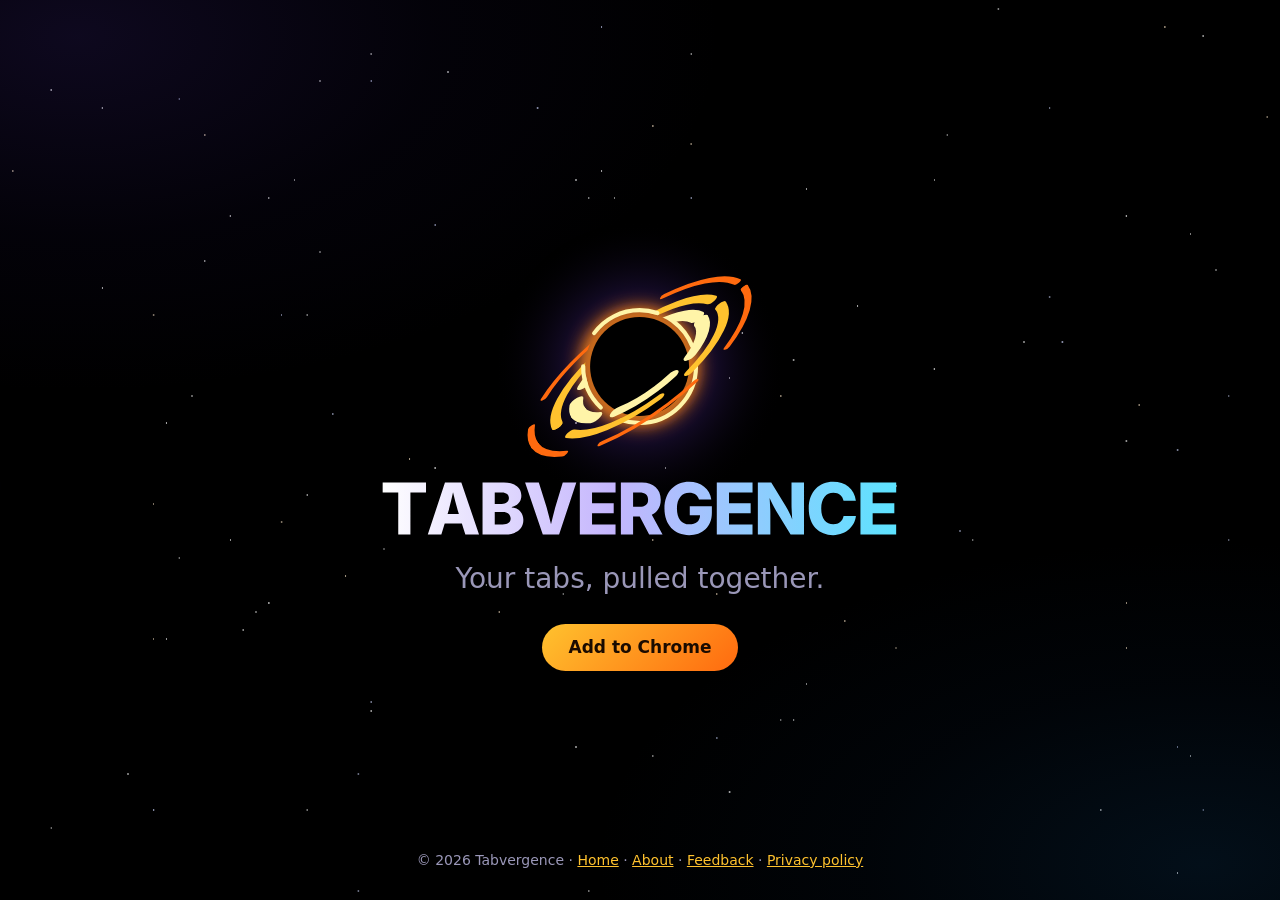
==== index.html @ 6c00ea82 "Link to the Chrome Web Store, more floating windows with depth, black hole ring layering" ====
<!doctype html>
<html lang="en"><head>
<meta charset="utf-8"><meta name="viewport" content="width=device-width,initial-scale=1">
<title>Tabvergence: gather all of a site's tabs into one Chrome window</title>
<meta name="description" content="Tabvergence is a Chrome extension that gathers every open tab from the site you're on, across all windows, into one tidy window. No account, no tracking.">
<link rel="canonical" href="https://tabvergence.com/">
<meta name="theme-color" content="#000000">
<meta property="og:type" content="website">
<meta property="og:site_name" content="Tabvergence">
<meta property="og:title" content="Tabvergence: gather all of a site's tabs into one Chrome window">
<meta property="og:description" content="Tabvergence is a Chrome extension that gathers every open tab from the site you're on, across all windows, into one tidy window. No account, no tracking.">
<meta property="og:url" content="https://tabvergence.com/">
<meta property="og:image" content="https://tabvergence.com/og-image.png">
<meta property="og:image:width" content="1200"><meta property="og:image:height" content="630">
<meta property="og:image:alt" content="Tabvergence: a black hole pulling tabs together">
<meta name="twitter:card" content="summary_large_image">
<meta name="twitter:title" content="Tabvergence: gather all of a site's tabs into one Chrome window">
<meta name="twitter:description" content="Tabvergence is a Chrome extension that gathers every open tab from the site you're on, across all windows, into one tidy window. No account, no tracking.">
<meta name="twitter:image" content="https://tabvergence.com/og-image.png">
<link rel="icon" href="favicon.ico?v=5" sizes="16x16 32x32 48x48"><link rel="icon" type="image/png" href="favicon.png?v=5" sizes="32x32"><link rel="stylesheet" href="style.css">
<meta name="google-site-verification" content="0QlciilXYsKuvSK_3dOeLlivyqAvKg3IxandR_wNuGY" />
<script type="application/ld+json">[{"@context": "https://schema.org", "@type": "WebSite", "name": "Tabvergence", "url": "https://tabvergence.com/"}, {"@context": "https://schema.org", "@type": "SoftwareApplication", "name": "Tabvergence", "applicationCategory": "UtilitiesApplication", "operatingSystem": "Chrome", "description": "A Chrome extension that gathers every open tab from the current site, across all windows, into a single window.", "url": "https://tabvergence.com/", "installUrl": "https://chromewebstore.google.com/detail/tabvergence/bmgbmdhngkfeklbcmkpigkflabjfnmgb", "image": "https://tabvergence.com/og-image.png", "featureList": ["Gathers all tabs from one site into a single window", "Optional tab groups named after the site", "Clean up all windows at once, grouped by site", "No account, no ads and no tracking"]}]</script>

</head><body><div class="wrap">
<div class="hero">
<svg class="logo bh" viewBox="-84 -84 168 168" style="overflow:visible" aria-hidden="true"><defs><radialGradient id="bh" cx="0" cy="0" r="88" gradientUnits="userSpaceOnUse"><stop offset=".14" stop-color="rgba(255,197,74,.8)"/><stop offset=".25" stop-color="rgba(255,106,20,.42)"/><stop offset=".55" stop-color="rgba(130,70,255,.13)"/><stop offset="1" stop-color="rgba(0,0,0,0)"/></radialGradient><clipPath id="up"><rect x="-200" y="-200" width="400" height="200"/></clipPath><clipPath id="dn"><rect x="-200" y="0" width="400" height="200"/></clipPath><clipPath id="ub"><rect x="-200" y="-200" width="400" height="200.8"/></clipPath><clipPath id="fb"><rect x="-200" y="-0.8" width="400" height="200.8"/></clipPath><mask id="rm" maskUnits="userSpaceOnUse" x="-130" y="-100" width="260" height="200"><rect x="-130" y="-100" width="260" height="200" fill="#fff"/><g transform="rotate(-37)"><g clip-path="url(#up)"><circle r="33" fill="#000"/></g></g></mask><filter id="g1" x="-50%" y="-50%" width="200%" height="200%"><feGaussianBlur stdDeviation="4.5"/></filter><filter id="g2" x="-50%" y="-50%" width="200%" height="200%"><feGaussianBlur stdDeviation="1.3"/></filter></defs><circle r="88" fill="url(#bh)"/><g transform="rotate(-37)"></g><circle r="31" fill="none" stroke="#ff8a1f" stroke-width="9" filter="url(#g1)"/><circle r="30" fill="#000"/><g mask="url(#rm)"><g transform="rotate(-37)"><g clip-path="url(#ub)"><g transform="scale(1 .36)"><circle r="46.5" fill="none" stroke="#fff4a8" stroke-width="10.2" stroke-dasharray="41.9 18.6" style="--end:-60.5px;animation-duration:calc(1.51s / var(--spd,1))"/><circle r="61.5" fill="none" stroke="#ffc22e" stroke-width="7.8" stroke-dasharray="73.8 24.6" style="--end:-98.4px;animation-duration:calc(3.07s / var(--spd,1))"/><circle r="79.5" fill="none" stroke="#ff6a0f" stroke-width="5.1" stroke-dasharray="71.5 31.8" style="--end:-103.3px;animation-duration:calc(4.31s / var(--spd,1))"/></g></g></g></g><circle id="vring" cx="0" cy="0" r="34.20" fill="none" stroke="#fff4a8" stroke-width="2.5" stroke-linecap="round" stroke-dasharray="64.47 15.04 27.94 21.49 42.98 10.74 19.34 12.89" style="--end:-214.88px;animation-duration:calc(5.37s / var(--spd,1))"/><g transform="rotate(-37)"><g clip-path="url(#fb)"><g transform="scale(1 .36)"><circle r="46.5" fill="none" stroke="#fff4a8" stroke-width="10.2" stroke-dasharray="41.9 18.6" style="--end:-60.5px;animation-duration:calc(1.51s / var(--spd,1))"/><circle r="61.5" fill="none" stroke="#ffc22e" stroke-width="7.8" stroke-dasharray="73.8 24.6" style="--end:-98.4px;animation-duration:calc(3.07s / var(--spd,1))"/><circle r="79.5" fill="none" stroke="#ff6a0f" stroke-width="5.1" stroke-dasharray="71.5 31.8" style="--end:-103.3px;animation-duration:calc(4.31s / var(--spd,1))"/></g></g></g></svg>
<img class="wm" src="wordmark.svg" alt="Tabvergence">
<h1>Your tabs, pulled together.</h1>
<a class="btn store" href="https://chromewebstore.google.com/detail/tabvergence/bmgbmdhngkfeklbcmkpigkflabjfnmgb">Add to Chrome</a>
</div>
<footer>© <span id="yr">2026</span> Tabvergence · <a href="./">Home</a> · <a href="about.html">About</a> · <a href="feedback.html">Feedback</a> · <a href="privacy.html">Privacy policy</a></footer>
<script>document.getElementById("yr").textContent=new Date().getFullYear()</script>
<script>
/* Local-only debug tools: on localhost with ?debug the page loads float.debug.js (never deployed). Everywhere else it loads float.js. */
(function () { var local = /^(localhost|127\.0\.0\.1|\[::1\])$/.test(location.hostname), dbg = local && /[?&]debug\b/.test(location.search);
  var s = document.createElement('script'); s.src = dbg ? 'float.debug.js' : 'float.js'; document.body.appendChild(s); })();
</script>
</div></body></html>
---- style.css ----
:root{--bg:#000;--fg:#f2f0ff;--dim:#9a97b8;--accent:#ffc22e;--accent2:#ff6a0f}
*{box-sizing:border-box}
html{scroll-behavior:smooth}
body{margin:0;min-height:100vh;min-height:100dvh;display:flex;flex-direction:column;background:var(--bg);color:var(--fg);font:17px/1.65 system-ui,-apple-system,"Segoe UI",Roboto,sans-serif;}
a{color:var(--accent)}
.wrap{max-width:760px;width:100%;margin:0 auto;padding:0 24px;flex:1;display:flex;flex-direction:column}
header.nav{display:flex;justify-content:space-between;align-items:center;padding:22px 0}
header.nav a{color:var(--dim);text-decoration:none;margin-left:20px;font-size:15px}
header.nav a:hover{color:var(--fg)}
.brand{display:flex;align-items:center;gap:10px;color:var(--fg)!important;font-weight:600;margin:0!important}
.brand img{width:28px;height:28px}
.hero{text-align:center;flex:1;display:flex;flex-direction:column;align-items:center;justify-content:center;padding:76px 0 0}
.hero{--w:min(520px,78vw)}
/* lockup proportions measured from the approved store art, W = wordmark width */
.hero .bh{display:block;width:calc(var(--w)*.533);height:calc(var(--w)*.533);margin:0 auto;--spd:.2}
.logo circle[style*="--end"]{animation:spin linear infinite;stroke-linecap:round}
@keyframes spin{to{stroke-dashoffset:var(--end)}}
@media (prefers-reduced-motion:reduce){.logo circle{animation:none!important}}
.hero .wm{display:block;width:calc(var(--w)*1.0136);height:auto;margin:calc(var(--w)*-.0503) auto 0;position:relative}
.hero h1{font-size:clamp(20px,3.4vw,28px);line-height:1.1;margin:26px 0 30px;font-weight:500;color:var(--dim)}
.hero p{color:var(--dim);font-size:19px;max-width:560px;margin:0 auto 28px}
.btn{display:inline-block;background:linear-gradient(135deg,var(--accent),var(--accent2));color:#1a0b00;font-weight:600;padding:13px 26px;border-radius:999px;text-decoration:none}
.btn.off{opacity:.6;pointer-events:none}
.btn.store{line-height:1.2}
@supports (text-box:trim-both cap alphabetic){.btn.store{text-box:trim-both cap alphabetic;padding:21px 32px}}
section{padding:36px 0}
h2{font-size:26px;margin:0 0 14px}
footer{margin-top:auto;color:var(--dim);font-size:14px;padding:26px 0 28px;text-align:center}
.doc h1{font-size:34px;line-height:1.15;margin:22px 0 10px}
.doc h2{font-size:20px;line-height:1.25;margin:26px 0 6px}
.doc h3{font-size:17px;line-height:1.3;margin:20px 0 4px}
.doc p{margin:0 0 10px}

/* static star field + corner glows (from the extension welcome page) */
body { background-image:
  radial-gradient(ellipse 70% 55% at 6% 4%, rgba(86,52,190,.16) 0%, rgba(40,24,110,.08) 40%, transparent 72%),
  radial-gradient(ellipse 66% 50% at 94% 96%, rgba(20,100,170,.15) 0%, rgba(10,50,100,.08) 40%, transparent 72%),
  radial-gradient(1.2px 1.2px at 8% 12%, #fff, transparent), radial-gradient(1px 1px at 22% 35%, #cfd8ff, transparent), radial-gradient(1.4px 1.4px at 35% 8%, #fff, transparent),
  radial-gradient(1px 1px at 48% 22%, #fff, transparent), radial-gradient(1.2px 1.2px at 61% 44%, #ffe8c8, transparent), radial-gradient(1px 1px at 74% 15%, #fff, transparent),
  radial-gradient(1.4px 1.4px at 83% 38%, #cfd8ff, transparent), radial-gradient(1px 1px at 93% 26%, #fff, transparent), radial-gradient(1px 1px at 14% 62%, #fff, transparent),
  radial-gradient(1.2px 1.2px at 29% 78%, #cfd8ff, transparent), radial-gradient(1px 1px at 44% 66%, #fff, transparent), radial-gradient(1.4px 1.4px at 57% 88%, #fff, transparent),
  radial-gradient(1px 1px at 70% 72%, #ffe8c8, transparent), radial-gradient(1.2px 1.2px at 86% 90%, #fff, transparent), radial-gradient(1px 1px at 96% 60%, #cfd8ff, transparent),
  radial-gradient(1px 1px at 4% 92%, #fff, transparent), radial-gradient(1px 1px at 52% 52%, #fff, transparent), radial-gradient(1.2px 1.2px at 18% 24%, #fff, transparent),
  radial-gradient(1.2px 1px at 51% 84%, #fff, transparent),
  radial-gradient(1px 1.4px at 13% 47%, #fff, transparent),
  radial-gradient(1px 1px at 12% 56%, #ffe8c8, transparent),
  radial-gradient(1px 1px at 12% 71%, #ffe8c8, transparent),
  radial-gradient(1px 1.4px at 16% 29%, #fff, transparent),
  radial-gradient(1.4px 1px at 29% 6%, #fff, transparent),
  radial-gradient(1.2px 1.2px at 19% 70%, #fff, transparent),
  radial-gradient(1.2px 1.4px at 88% 24%, #fff, transparent),
  radial-gradient(1px 1.2px at 13% 71%, #fff, transparent),
  radial-gradient(1px 1.4px at 27% 64%, #ffe8c8, transparent),
  radial-gradient(1.2px 1.2px at 75% 59%, #cfd8ff, transparent),
  radial-gradient(1.2px 1px at 24% 90%, #fff, transparent),
  radial-gradient(1px 1.4px at 39% 68%, #ffe8c8, transparent),
  radial-gradient(1.2px 1.4px at 58% 37%, #fff, transparent),
  radial-gradient(1px 1.4px at 54% 22%, #cfd8ff, transparent),
  radial-gradient(1px 1.2px at 54% 6%, #fff, transparent),
  radial-gradient(1.2px 1.2px at 89% 45%, #ffe8c8, transparent),
  radial-gradient(1.4px 1px at 12% 35%, #ffe8c8, transparent),
  radial-gradient(1px 1px at 94% 90%, #cfd8ff, transparent),
  radial-gradient(1.4px 1.2px at 92% 50%, #cfd8ff, transparent),
  radial-gradient(1px 1.2px at 46% 22%, #fff, transparent),
  radial-gradient(1.4px 1px at 28% 99%, #cfd8ff, transparent),
  radial-gradient(1px 1.4px at 32% 51%, #ffe8c8, transparent),
  radial-gradient(1.4px 1px at 22% 58%, #ffe8c8, transparent),
  radial-gradient(1.2px 1px at 56% 71%, #cfd8ff, transparent),
  radial-gradient(1.4px 1.2px at 88% 49%, #fff, transparent),
  radial-gradient(1px 1px at 23% 20%, #fff, transparent),
  radial-gradient(1px 1px at 63% 76%, #fff, transparent),
  radial-gradient(1.2px 1.2px at 1% 19%, #ffe8c8, transparent),
  radial-gradient(1.2px 1.4px at 73% 41%, #fff, transparent),
  radial-gradient(1px 1.2px at 88% 72%, #ffe8c8, transparent),
  radial-gradient(1.4px 1.2px at 51% 14%, #ffe8c8, transparent),
  radial-gradient(1.4px 1px at 25% 9%, #fff, transparent),
  radial-gradient(1.4px 1px at 15% 44%, #fff, transparent),
  radial-gradient(1px 1px at 73% 20%, #fff, transparent),
  radial-gradient(1.2px 1.4px at 4% 10%, #fff, transparent),
  radial-gradient(1.4px 1px at 82% 33%, #cfd8ff, transparent),
  radial-gradient(1.2px 1.2px at 16% 15%, #ffe8c8, transparent),
  radial-gradient(1.4px 1.2px at 62% 40%, #fff, transparent),
  radial-gradient(1px 1px at 96% 44%, #cfd8ff, transparent),
  radial-gradient(1.4px 1.4px at 21% 67%, #fff, transparent),
  radial-gradient(1px 1.4px at 47% 19%, #fff, transparent),
  radial-gradient(1.2px 1.4px at 12% 90%, #cfd8ff, transparent),
  radial-gradient(1.2px 1px at 46% 99%, #fff, transparent),
  radial-gradient(1.2px 1.4px at 29% 79%, #fff, transparent),
  radial-gradient(1px 1.2px at 95% 30%, #fff, transparent),
  radial-gradient(1.4px 1.2px at 94% 4%, #fff, transparent),
  radial-gradient(1.2px 1.2px at 34% 25%, #cfd8ff, transparent),
  radial-gradient(1.4px 1.4px at 45% 47%, #fff, transparent),
  radial-gradient(1px 1px at 30% 61%, #fff, transparent),
  radial-gradient(1.2px 1px at 62% 80%, #fff, transparent),
  radial-gradient(1.4px 1.4px at 45% 83%, #fff, transparent),
  radial-gradient(1px 1.2px at 92% 97%, #fff, transparent),
  radial-gradient(1.4px 1px at 56% 82%, #cfd8ff, transparent),
  radial-gradient(1px 1.4px at 51% 60%, #ffe8c8, transparent),
  radial-gradient(1px 1.4px at 21% 22%, #fff, transparent),
  radial-gradient(1px 1px at 76% 60%, #fff, transparent),
  radial-gradient(1.4px 1.4px at 45% 20%, #fff, transparent),
  radial-gradient(1px 1px at 93% 84%, #fff, transparent),
  radial-gradient(1px 1.2px at 25% 28%, #fff, transparent),
  radial-gradient(1.2px 1px at 38% 65%, #fff, transparent),
  radial-gradient(1.2px 1.2px at 70% 54%, #fff, transparent),
  radial-gradient(1px 1.4px at 46% 59%, #ffe8c8, transparent),
  radial-gradient(1px 1.4px at 20% 68%, #fff, transparent),
  radial-gradient(1.4px 1px at 78% 1%, #fff, transparent),
  radial-gradient(1px 1px at 61% 80%, #fff, transparent),
  radial-gradient(1px 1.2px at 88% 67%, #ffe8c8, transparent),
  radial-gradient(1px 1.4px at 8% 32%, #fff, transparent),
  radial-gradient(1.2px 1px at 99% 13%, #ffe8c8, transparent),
  radial-gradient(1px 1px at 57% 42%, #fff, transparent),
  radial-gradient(1.2px 1.2px at 66% 69%, #ffe8c8, transparent),
  radial-gradient(1px 1.4px at 67% 34%, #fff, transparent),
  radial-gradient(1.4px 1px at 54% 16%, #ffe8c8, transparent),
  radial-gradient(1.4px 1.2px at 10% 86%, #fff, transparent),
  radial-gradient(1.4px 1px at 28% 86%, #cfd8ff, transparent),
  radial-gradient(1px 1px at 92% 83%, #cfd8ff, transparent),
  radial-gradient(1px 1.2px at 18% 60%, #fff, transparent),
  radial-gradient(1px 1.2px at 63% 21%, #fff, transparent),
  radial-gradient(1px 1.4px at 56% 66%, #ffe8c8, transparent),
  radial-gradient(1.2px 1.2px at 26% 46%, #cfd8ff, transparent),
  radial-gradient(1px 1.4px at 47% 3%, #cfd8ff, transparent),
  radial-gradient(1.4px 1.2px at 91% 3%, #ffe8c8, transparent),
  radial-gradient(1.2px 1.4px at 80% 38%, #fff, transparent),
  radial-gradient(1px 1px at 14% 11%, #cfd8ff, transparent),
  radial-gradient(1.2px 1px at 24% 35%, #fff, transparent),
  radial-gradient(1.4px 1.4px at 34% 52%, #fff, transparent),
  radial-gradient(1.4px 1.4px at 42% 12%, #cfd8ff, transparent),
  radial-gradient(1px 1.4px at 24% 55%, #fff, transparent),
  radial-gradient(1.2px 1px at 82% 12%, #cfd8ff, transparent),
  radial-gradient(1px 1.4px at 29% 9%, #cfd8ff, transparent);
  background-attachment: fixed; }
body{background-attachment:fixed}

/* feedback form */
.fb{display:flex;flex-direction:column;gap:8px;max-width:560px;margin:6px 0 8px}
.fb label:first-child{margin-top:0}
.fb label{font-size:15px;color:var(--fg);margin-top:10px}
.fb label span{color:var(--dim)}
.fb textarea,.fb input[type=email]{width:100%;font:inherit;color:var(--fg);background:rgba(255,255,255,.04);border:1px solid #2a2745;border-radius:10px;padding:12px 14px;outline:none;resize:vertical}
.fb textarea::placeholder,.fb input::placeholder{color:#6f6c8e}
.fb textarea:focus,.fb input[type=email]:focus{border-color:var(--accent);box-shadow:0 0 0 3px rgba(255,194,46,.15)}
.fb .btn{align-self:flex-start;margin-top:14px;border:0;font:inherit;font-weight:600;cursor:pointer}
.fb .btn:disabled{opacity:.6;cursor:default}
.fb .trap{position:absolute;left:-9999px;width:1px;height:1px;opacity:0}
#status{min-height:1.5em;margin:6px 0 0;font-size:15px;color:var(--dim)}
#status.ok{color:#8fe3a0}#status.err{color:#ff8a7a}

/* side-by-side lockup header (inner pages): planet box = 7 cells, gap = 2 cells, cell = wordmark height / 3 */
.top{padding:30px 0 6px;text-align:center}
.lockup{--H:min(26px,6.2vw);display:inline-flex;align-items:center;gap:calc(var(--H)*2/3);padding-left:calc(var(--H)*7/3*.225);text-decoration:none}
.lockup .mark{flex:none;display:block;width:calc(var(--H)*7/3);height:calc(var(--H)*7/3);transform:scale(1.45);overflow:visible;--spd:.2}
.lockup .wm{display:block;width:calc(var(--H)*10.218);height:auto}

/* browser windows funneled into the black hole (landing page): canvas behind the content */
canvas.floaters{position:fixed;left:0;top:0;z-index:0;pointer-events:none}
.wrap{position:relative;z-index:1}
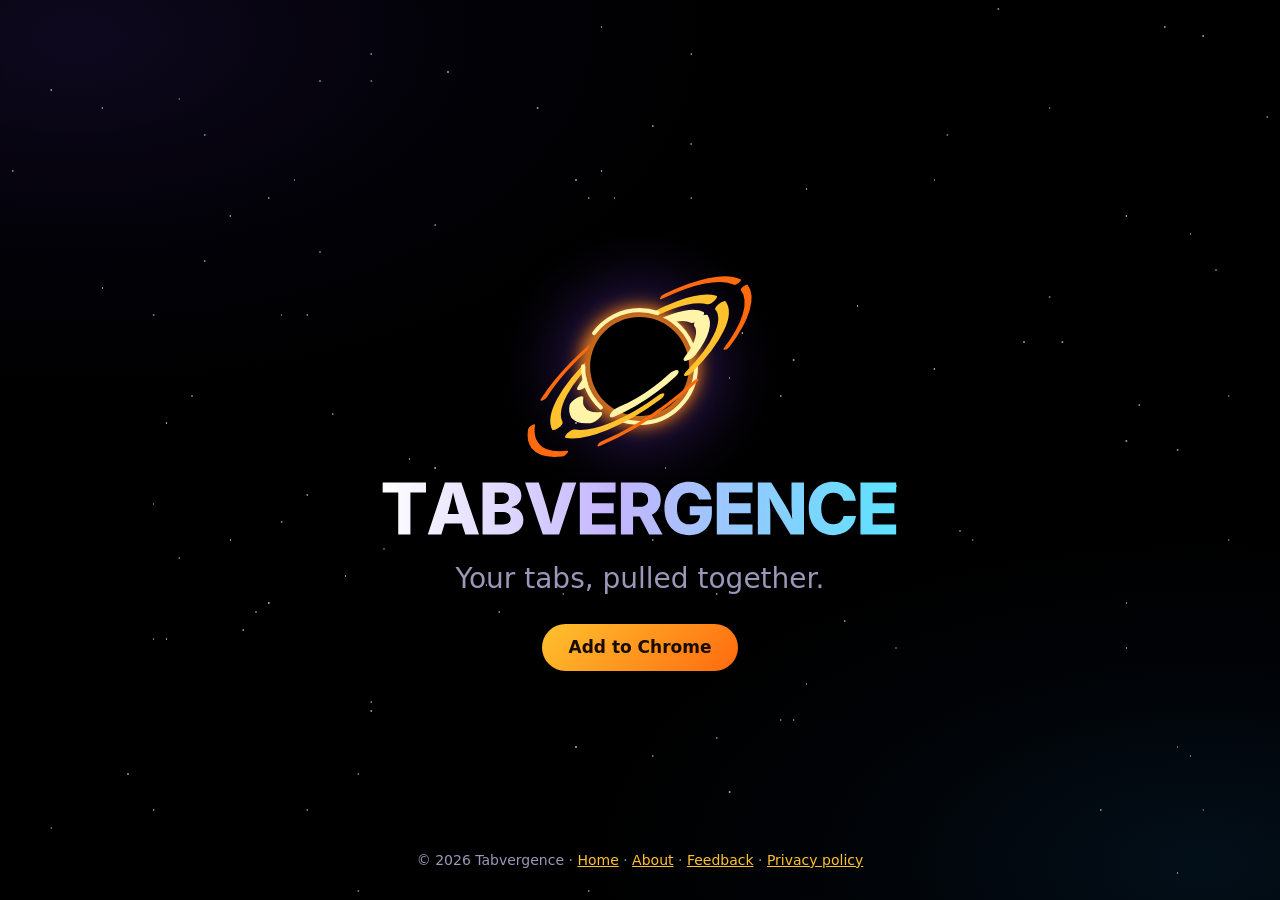
==== commit 356c8be2: "New favicon: stars icon, 1px transparent border Co-Authored-By: Claude Sonnet 5.5 <noreply@anthropic" ====
--- a/index.html
+++ b/index.html
@@ -17,7 +17,7 @@
 <meta name="twitter:title" content="Tabvergence: gather all of a site's tabs into one Chrome window">
 <meta name="twitter:description" content="Tabvergence is a Chrome extension that gathers every open tab from the site you're on, across all windows, into one tidy window. No account, no tracking.">
 <meta name="twitter:image" content="https://tabvergence.com/og-image.png">
-<link rel="icon" href="favicon.ico?v=5" sizes="16x16 32x32 48x48"><link rel="icon" type="image/png" href="favicon.png?v=5" sizes="32x32"><link rel="stylesheet" href="style.css">
+<link rel="icon" href="favicon.ico?v=10" sizes="16x16 32x32 48x48"><link rel="icon" type="image/png" href="favicon.png?v=10" sizes="32x32"><link rel="stylesheet" href="style.css">
 <meta name="google-site-verification" content="0QlciilXYsKuvSK_3dOeLlivyqAvKg3IxandR_wNuGY" />
 <script type="application/ld+json">[{"@context": "https://schema.org", "@type": "WebSite", "name": "Tabvergence", "url": "https://tabvergence.com/"}, {"@context": "https://schema.org", "@type": "SoftwareApplication", "name": "Tabvergence", "applicationCategory": "UtilitiesApplication", "operatingSystem": "Chrome", "description": "A Chrome extension that gathers every open tab from the current site, across all windows, into a single window.", "url": "https://tabvergence.com/", "installUrl": "https://chromewebstore.google.com/detail/tabvergence/bmgbmdhngkfeklbcmkpigkflabjfnmgb", "image": "https://tabvergence.com/og-image.png", "featureList": ["Gathers all tabs from one site into a single window", "Optional tab groups named after the site", "Clean up all windows at once, grouped by site", "No account, no ads and no tracking"]}]</script>
 
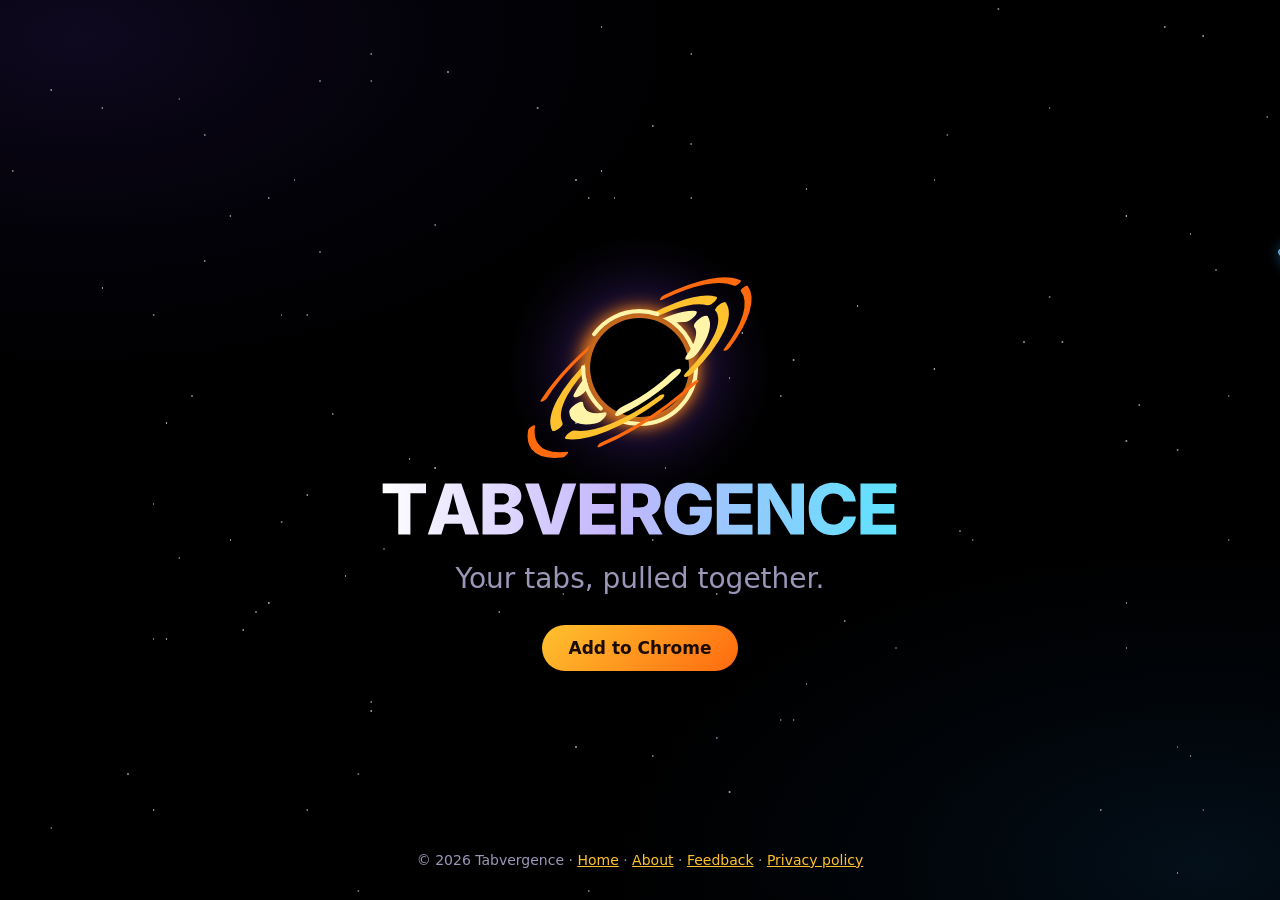
==== commit ba8f8ed8: "Center the hero, fix the pale ring gap, tint stretching windows, add twinkles and shooting stars - h" ====
--- a/index.html
+++ b/index.html
@@ -23,7 +23,7 @@
 
 </head><body><div class="wrap">
 <div class="hero">
-<svg class="logo bh" viewBox="-84 -84 168 168" style="overflow:visible" aria-hidden="true"><defs><radialGradient id="bh" cx="0" cy="0" r="88" gradientUnits="userSpaceOnUse"><stop offset=".14" stop-color="rgba(255,197,74,.8)"/><stop offset=".25" stop-color="rgba(255,106,20,.42)"/><stop offset=".55" stop-color="rgba(130,70,255,.13)"/><stop offset="1" stop-color="rgba(0,0,0,0)"/></radialGradient><clipPath id="up"><rect x="-200" y="-200" width="400" height="200"/></clipPath><clipPath id="dn"><rect x="-200" y="0" width="400" height="200"/></clipPath><clipPath id="ub"><rect x="-200" y="-200" width="400" height="200.8"/></clipPath><clipPath id="fb"><rect x="-200" y="-0.8" width="400" height="200.8"/></clipPath><mask id="rm" maskUnits="userSpaceOnUse" x="-130" y="-100" width="260" height="200"><rect x="-130" y="-100" width="260" height="200" fill="#fff"/><g transform="rotate(-37)"><g clip-path="url(#up)"><circle r="33" fill="#000"/></g></g></mask><filter id="g1" x="-50%" y="-50%" width="200%" height="200%"><feGaussianBlur stdDeviation="4.5"/></filter><filter id="g2" x="-50%" y="-50%" width="200%" height="200%"><feGaussianBlur stdDeviation="1.3"/></filter></defs><circle r="88" fill="url(#bh)"/><g transform="rotate(-37)"></g><circle r="31" fill="none" stroke="#ff8a1f" stroke-width="9" filter="url(#g1)"/><circle r="30" fill="#000"/><g mask="url(#rm)"><g transform="rotate(-37)"><g clip-path="url(#ub)"><g transform="scale(1 .36)"><circle r="46.5" fill="none" stroke="#fff4a8" stroke-width="10.2" stroke-dasharray="41.9 18.6" style="--end:-60.5px;animation-duration:calc(1.51s / var(--spd,1))"/><circle r="61.5" fill="none" stroke="#ffc22e" stroke-width="7.8" stroke-dasharray="73.8 24.6" style="--end:-98.4px;animation-duration:calc(3.07s / var(--spd,1))"/><circle r="79.5" fill="none" stroke="#ff6a0f" stroke-width="5.1" stroke-dasharray="71.5 31.8" style="--end:-103.3px;animation-duration:calc(4.31s / var(--spd,1))"/></g></g></g></g><circle id="vring" cx="0" cy="0" r="34.20" fill="none" stroke="#fff4a8" stroke-width="2.5" stroke-linecap="round" stroke-dasharray="64.47 15.04 27.94 21.49 42.98 10.74 19.34 12.89" style="--end:-214.88px;animation-duration:calc(5.37s / var(--spd,1))"/><g transform="rotate(-37)"><g clip-path="url(#fb)"><g transform="scale(1 .36)"><circle r="46.5" fill="none" stroke="#fff4a8" stroke-width="10.2" stroke-dasharray="41.9 18.6" style="--end:-60.5px;animation-duration:calc(1.51s / var(--spd,1))"/><circle r="61.5" fill="none" stroke="#ffc22e" stroke-width="7.8" stroke-dasharray="73.8 24.6" style="--end:-98.4px;animation-duration:calc(3.07s / var(--spd,1))"/><circle r="79.5" fill="none" stroke="#ff6a0f" stroke-width="5.1" stroke-dasharray="71.5 31.8" style="--end:-103.3px;animation-duration:calc(4.31s / var(--spd,1))"/></g></g></g></svg>
+<svg class="logo bh" viewBox="-84 -84 168 168" style="overflow:visible" aria-hidden="true"><defs><radialGradient id="bh" cx="0" cy="0" r="88" gradientUnits="userSpaceOnUse"><stop offset=".14" stop-color="rgba(255,197,74,.8)"/><stop offset=".25" stop-color="rgba(255,106,20,.42)"/><stop offset=".55" stop-color="rgba(130,70,255,.13)"/><stop offset="1" stop-color="rgba(0,0,0,0)"/></radialGradient><clipPath id="up"><rect x="-200" y="-200" width="400" height="200"/></clipPath><clipPath id="dn"><rect x="-200" y="0" width="400" height="200"/></clipPath><clipPath id="ub"><rect x="-200" y="-200" width="400" height="200.8"/></clipPath><clipPath id="fb"><rect x="-200" y="-0.8" width="400" height="200.8"/></clipPath><mask id="rm" maskUnits="userSpaceOnUse" x="-130" y="-100" width="260" height="200"><rect x="-130" y="-100" width="260" height="200" fill="#fff"/><g transform="rotate(-37)"><g clip-path="url(#up)"><circle r="33" fill="#000"/></g></g></mask><filter id="g1" x="-50%" y="-50%" width="200%" height="200%"><feGaussianBlur stdDeviation="4.5"/></filter><filter id="g2" x="-50%" y="-50%" width="200%" height="200%"><feGaussianBlur stdDeviation="1.3"/></filter></defs><circle r="88" fill="url(#bh)"/><g transform="rotate(-37)"></g><circle r="31" fill="none" stroke="#ff8a1f" stroke-width="9" filter="url(#g1)"/><circle r="30" fill="#000"/><g mask="url(#rm)"><g transform="rotate(-37)"><g clip-path="url(#ub)"><g transform="scale(1 .36)"><circle r="46.5" fill="none" stroke="#fff4a8" stroke-width="10.2" stroke-dasharray="39.83 18.60" style="--end:-58.43px;animation-duration:calc(1.458s / var(--spd,1))"/><circle r="61.5" fill="none" stroke="#ffc22e" stroke-width="7.8" stroke-dasharray="73.8 24.6" style="--end:-98.4px;animation-duration:calc(3.07s / var(--spd,1))"/><circle r="79.5" fill="none" stroke="#ff6a0f" stroke-width="5.1" stroke-dasharray="71.5 31.8" style="--end:-103.3px;animation-duration:calc(4.31s / var(--spd,1))"/></g></g></g></g><circle id="vring" cx="0" cy="0" r="34.20" fill="none" stroke="#fff4a8" stroke-width="2.5" stroke-linecap="round" stroke-dasharray="64.47 15.04 27.94 21.49 42.98 10.74 19.34 12.89" style="--end:-214.88px;animation-duration:calc(5.37s / var(--spd,1))"/><g transform="rotate(-37)"><g clip-path="url(#fb)"><g transform="scale(1 .36)"><circle r="46.5" fill="none" stroke="#fff4a8" stroke-width="10.2" stroke-dasharray="39.83 18.60" style="--end:-58.43px;animation-duration:calc(1.458s / var(--spd,1))"/><circle r="61.5" fill="none" stroke="#ffc22e" stroke-width="7.8" stroke-dasharray="73.8 24.6" style="--end:-98.4px;animation-duration:calc(3.07s / var(--spd,1))"/><circle r="79.5" fill="none" stroke="#ff6a0f" stroke-width="5.1" stroke-dasharray="71.5 31.8" style="--end:-103.3px;animation-duration:calc(4.31s / var(--spd,1))"/></g></g></g></svg>
 <img class="wm" src="wordmark.svg" alt="Tabvergence">
 <h1>Your tabs, pulled together.</h1>
 <a class="btn store" href="https://chromewebstore.google.com/detail/tabvergence/bmgbmdhngkfeklbcmkpigkflabjfnmgb">Add to Chrome</a>
--- a/style.css
+++ b/style.css
@@ -3,13 +3,15 @@
 html{scroll-behavior:smooth}
 body{margin:0;min-height:100vh;min-height:100dvh;display:flex;flex-direction:column;background:var(--bg);color:var(--fg);font:17px/1.65 system-ui,-apple-system,"Segoe UI",Roboto,sans-serif;}
 a{color:var(--accent)}
-.wrap{max-width:760px;width:100%;margin:0 auto;padding:0 24px;flex:1;display:flex;flex-direction:column}
+.wrap{position:relative;max-width:760px;width:100%;margin:0 auto;padding:0 24px;flex:1;display:flex;flex-direction:column}
 header.nav{display:flex;justify-content:space-between;align-items:center;padding:22px 0}
 header.nav a{color:var(--dim);text-decoration:none;margin-left:20px;font-size:15px}
 header.nav a:hover{color:var(--fg)}
 .brand{display:flex;align-items:center;gap:10px;color:var(--fg)!important;font-weight:600;margin:0!important}
 .brand img{width:28px;height:28px}
-.hero{text-align:center;flex:1;display:flex;flex-direction:column;align-items:center;justify-content:center;padding:76px 0 0}
+/* landing hero: exactly one screen tall, content centred both ways with flexbox; the footer is pinned to the bottom of that screen, out of the flow, so it cannot shift the centring */
+.hero{text-align:center;flex:none;min-height:100vh;min-height:100dvh;display:flex;flex-direction:column;align-items:center;justify-content:center;padding:80px 0}
+.hero ~ footer{position:absolute;left:0;right:0;bottom:0;margin:0}
 .hero{--w:min(520px,78vw)}
 /* lockup proportions measured from the approved store art, W = wordmark width */
 .hero .bh{display:block;width:calc(var(--w)*.533);height:calc(var(--w)*.533);margin:0 auto;--spd:.2}
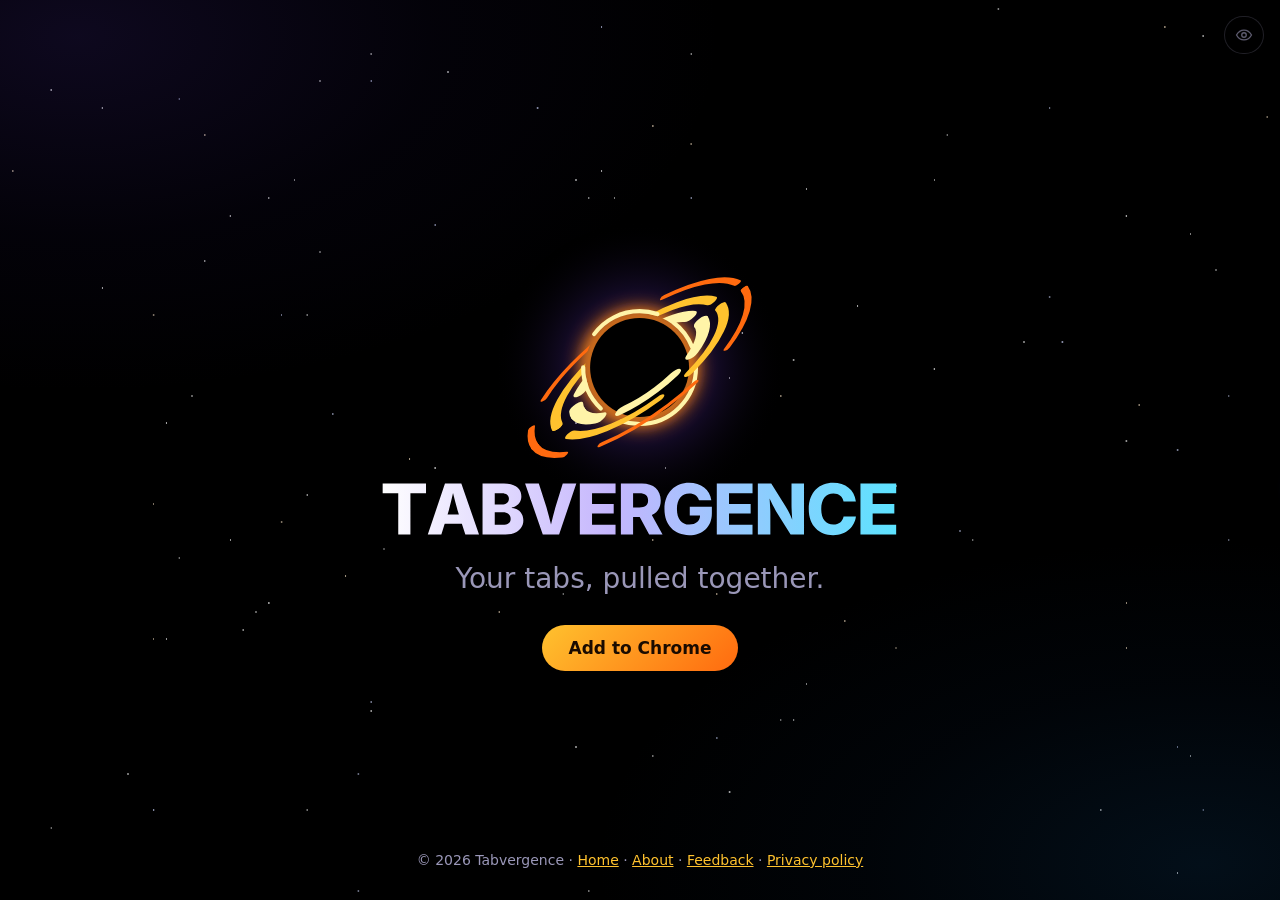
==== commit 18897d44: "Add zen mode: hide the text and footer and just watch the animation Eye button (top right) or Z togg" ====
--- a/index.html
+++ b/index.html
@@ -22,6 +22,7 @@
 <script type="application/ld+json">[{"@context": "https://schema.org", "@type": "WebSite", "name": "Tabvergence", "url": "https://tabvergence.com/"}, {"@context": "https://schema.org", "@type": "SoftwareApplication", "name": "Tabvergence", "applicationCategory": "UtilitiesApplication", "operatingSystem": "Chrome", "description": "A Chrome extension that gathers every open tab from the current site, across all windows, into a single window.", "url": "https://tabvergence.com/", "installUrl": "https://chromewebstore.google.com/detail/tabvergence/bmgbmdhngkfeklbcmkpigkflabjfnmgb", "image": "https://tabvergence.com/og-image.png", "featureList": ["Gathers all tabs from one site into a single window", "Optional tab groups named after the site", "Clean up all windows at once, grouped by site", "No account, no ads and no tracking"]}]</script>
 
 </head><body><div class="wrap">
+<button type="button" class="zen-btn" id="zen" aria-pressed="false" aria-label="Zen mode: hide everything and watch the animation" title="Zen mode (Z)"><svg viewBox="0 0 24 24" width="18" height="18" fill="none" stroke="currentColor" stroke-width="1.8" stroke-linecap="round" stroke-linejoin="round" aria-hidden="true"><path d="M2 12s3.6-6.5 10-6.5S22 12 22 12s-3.6 6.5-10 6.5S2 12 2 12z"/><circle cx="12" cy="12" r="3"/></svg><span class="zen-tip" aria-hidden="true">Exit zen (Esc)</span></button>
 <div class="hero">
 <svg class="logo bh" viewBox="-84 -84 168 168" style="overflow:visible" aria-hidden="true"><defs><radialGradient id="bh" cx="0" cy="0" r="88" gradientUnits="userSpaceOnUse"><stop offset=".14" stop-color="rgba(255,197,74,.8)"/><stop offset=".25" stop-color="rgba(255,106,20,.42)"/><stop offset=".55" stop-color="rgba(130,70,255,.13)"/><stop offset="1" stop-color="rgba(0,0,0,0)"/></radialGradient><clipPath id="up"><rect x="-200" y="-200" width="400" height="200"/></clipPath><clipPath id="dn"><rect x="-200" y="0" width="400" height="200"/></clipPath><clipPath id="ub"><rect x="-200" y="-200" width="400" height="200.8"/></clipPath><clipPath id="fb"><rect x="-200" y="-0.8" width="400" height="200.8"/></clipPath><mask id="rm" maskUnits="userSpaceOnUse" x="-130" y="-100" width="260" height="200"><rect x="-130" y="-100" width="260" height="200" fill="#fff"/><g transform="rotate(-37)"><g clip-path="url(#up)"><circle r="33" fill="#000"/></g></g></mask><filter id="g1" x="-50%" y="-50%" width="200%" height="200%"><feGaussianBlur stdDeviation="4.5"/></filter><filter id="g2" x="-50%" y="-50%" width="200%" height="200%"><feGaussianBlur stdDeviation="1.3"/></filter></defs><circle r="88" fill="url(#bh)"/><g transform="rotate(-37)"></g><circle r="31" fill="none" stroke="#ff8a1f" stroke-width="9" filter="url(#g1)"/><circle r="30" fill="#000"/><g mask="url(#rm)"><g transform="rotate(-37)"><g clip-path="url(#ub)"><g transform="scale(1 .36)"><circle r="46.5" fill="none" stroke="#fff4a8" stroke-width="10.2" stroke-dasharray="39.83 18.60" style="--end:-58.43px;animation-duration:calc(1.458s / var(--spd,1))"/><circle r="61.5" fill="none" stroke="#ffc22e" stroke-width="7.8" stroke-dasharray="73.8 24.6" style="--end:-98.4px;animation-duration:calc(3.07s / var(--spd,1))"/><circle r="79.5" fill="none" stroke="#ff6a0f" stroke-width="5.1" stroke-dasharray="71.5 31.8" style="--end:-103.3px;animation-duration:calc(4.31s / var(--spd,1))"/></g></g></g></g><circle id="vring" cx="0" cy="0" r="34.20" fill="none" stroke="#fff4a8" stroke-width="2.5" stroke-linecap="round" stroke-dasharray="64.47 15.04 27.94 21.49 42.98 10.74 19.34 12.89" style="--end:-214.88px;animation-duration:calc(5.37s / var(--spd,1))"/><g transform="rotate(-37)"><g clip-path="url(#fb)"><g transform="scale(1 .36)"><circle r="46.5" fill="none" stroke="#fff4a8" stroke-width="10.2" stroke-dasharray="39.83 18.60" style="--end:-58.43px;animation-duration:calc(1.458s / var(--spd,1))"/><circle r="61.5" fill="none" stroke="#ffc22e" stroke-width="7.8" stroke-dasharray="73.8 24.6" style="--end:-98.4px;animation-duration:calc(3.07s / var(--spd,1))"/><circle r="79.5" fill="none" stroke="#ff6a0f" stroke-width="5.1" stroke-dasharray="71.5 31.8" style="--end:-103.3px;animation-duration:calc(4.31s / var(--spd,1))"/></g></g></g></svg>
 <img class="wm" src="wordmark.svg" alt="Tabvergence">
@@ -31,6 +32,28 @@
 <footer>© <span id="yr">2026</span> Tabvergence · <a href="./">Home</a> · <a href="about.html">About</a> · <a href="feedback.html">Feedback</a> · <a href="privacy.html">Privacy policy</a></footer>
 <script>document.getElementById("yr").textContent=new Date().getFullYear()</script>
 <script>
+/* Zen mode: hide the text, button and footer and just watch the animation (nothing moves). Toggle with the eye button or Z; Esc exits. */
+(function () {
+  var root = document.documentElement, btn = document.getElementById('zen'), idleT = 0;
+  if (!btn) return;
+  function wake() {          // show the exit button for a moment, then let it fade away again
+    root.classList.remove('zen-idle'); clearTimeout(idleT);
+    if (root.classList.contains('zen')) idleT = setTimeout(function () { root.classList.add('zen-idle'); }, 2600);
+  }
+  function set(on) {
+    root.classList.toggle('zen', on); btn.setAttribute('aria-pressed', on ? 'true' : 'false');
+    if (!on) { root.classList.remove('zen-idle'); clearTimeout(idleT); } else wake();
+  }
+  btn.addEventListener('click', function (e) { e.stopPropagation(); set(!root.classList.contains('zen')); btn.blur(); });
+  addEventListener('keydown', function (e) {
+    if (e.ctrlKey || e.metaKey || e.altKey) return;
+    if (e.key === 'z' || e.key === 'Z') set(!root.classList.contains('zen'));
+    else if (e.key === 'Escape' && root.classList.contains('zen')) set(false);
+  });
+  ['mousemove', 'pointerdown', 'touchstart'].forEach(function (t) { addEventListener(t, wake, { passive: true }); });
+})();
+</script>
+<script>
 /* Local-only debug tools: on localhost with ?debug the page loads float.debug.js (never deployed). Everywhere else it loads float.js. */
 (function () { var local = /^(localhost|127\.0\.0\.1|\[::1\])$/.test(location.hostname), dbg = local && /[?&]debug\b/.test(location.search);
   var s = document.createElement('script'); s.src = dbg ? 'float.debug.js' : 'float.js'; document.body.appendChild(s); })();
--- a/style.css
+++ b/style.css
@@ -159,3 +159,16 @@
 /* browser windows funneled into the black hole (landing page): canvas behind the content */
 canvas.floaters{position:fixed;left:0;top:0;z-index:0;pointer-events:none}
 .wrap{position:relative;z-index:1}
+
+/* Zen mode (toggle button + Z): the text, button and footer fade away; the animation stays exactly where it is */
+.zen-btn{position:fixed;top:16px;right:16px;z-index:5;display:flex;align-items:center;gap:8px;height:38px;min-width:38px;padding:0 10px;border:1px solid rgba(154,151,184,.35);border-radius:19px;background:rgba(0,0,0,.35);color:var(--dim);font:inherit;font-size:13px;line-height:1;cursor:pointer;opacity:.6;transition:opacity .35s,color .2s,border-color .2s}
+.zen-btn:hover,.zen-btn:focus-visible{opacity:1;color:var(--fg);border-color:rgba(242,240,255,.6)}
+.zen-btn:focus-visible{outline:2px solid var(--accent);outline-offset:2px}
+.zen-tip{display:none;white-space:nowrap}
+.hero .wm,.hero h1,.hero .btn,.hero ~ footer{transition:opacity .6s ease,visibility 0s}
+html.zen .hero .wm,html.zen .hero h1,html.zen .hero .btn,html.zen .hero ~ footer{opacity:0;visibility:hidden;pointer-events:none;transition:opacity .6s ease,visibility 0s .6s}
+html.zen .zen-btn{opacity:.8}
+html.zen .zen-tip{display:inline}
+html.zen.zen-idle .zen-btn{opacity:0;pointer-events:none}
+html.zen.zen-idle{cursor:none}
+@media (prefers-reduced-motion:reduce){.hero .wm,.hero h1,.hero .btn,.hero ~ footer,.zen-btn{transition:none!important}}
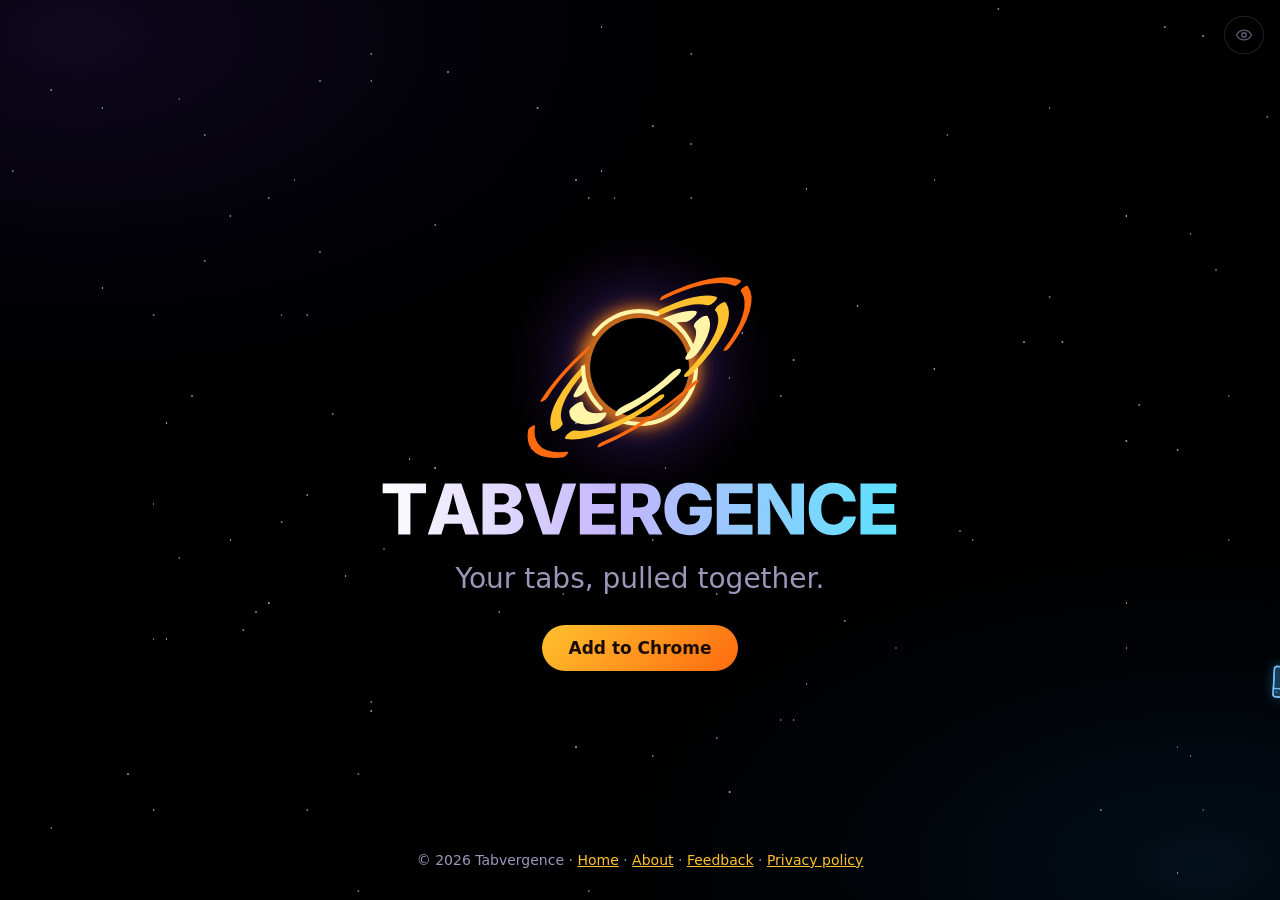
==== commit d0c26d6b: "Orange glow on stretching windows, plus cache-busting stamps Stretching windows now get a stronger o" ====
--- a/index.html
+++ b/index.html
@@ -17,7 +17,7 @@
 <meta name="twitter:title" content="Tabvergence: gather all of a site's tabs into one Chrome window">
 <meta name="twitter:description" content="Tabvergence is a Chrome extension that gathers every open tab from the site you're on, across all windows, into one tidy window. No account, no tracking.">
 <meta name="twitter:image" content="https://tabvergence.com/og-image.png">
-<link rel="icon" href="favicon.ico?v=10" sizes="16x16 32x32 48x48"><link rel="icon" type="image/png" href="favicon.png?v=10" sizes="32x32"><link rel="stylesheet" href="style.css">
+<link rel="icon" href="favicon.ico?v=10" sizes="16x16 32x32 48x48"><link rel="icon" type="image/png" href="favicon.png?v=10" sizes="32x32"><link rel="stylesheet" href="style.css?v=9da28b5c">
 <meta name="google-site-verification" content="0QlciilXYsKuvSK_3dOeLlivyqAvKg3IxandR_wNuGY" />
 <script type="application/ld+json">[{"@context": "https://schema.org", "@type": "WebSite", "name": "Tabvergence", "url": "https://tabvergence.com/"}, {"@context": "https://schema.org", "@type": "SoftwareApplication", "name": "Tabvergence", "applicationCategory": "UtilitiesApplication", "operatingSystem": "Chrome", "description": "A Chrome extension that gathers every open tab from the current site, across all windows, into a single window.", "url": "https://tabvergence.com/", "installUrl": "https://chromewebstore.google.com/detail/tabvergence/bmgbmdhngkfeklbcmkpigkflabjfnmgb", "image": "https://tabvergence.com/og-image.png", "featureList": ["Gathers all tabs from one site into a single window", "Optional tab groups named after the site", "Clean up all windows at once, grouped by site", "No account, no ads and no tracking"]}]</script>
 
@@ -56,6 +56,6 @@
 <script>
 /* Local-only debug tools: on localhost with ?debug the page loads float.debug.js (never deployed). Everywhere else it loads float.js. */
 (function () { var local = /^(localhost|127\.0\.0\.1|\[::1\])$/.test(location.hostname), dbg = local && /[?&]debug\b/.test(location.search);
-  var s = document.createElement('script'); s.src = dbg ? 'float.debug.js' : 'float.js'; document.body.appendChild(s); })();
+  var s = document.createElement('script'); s.src = dbg ? 'float.debug.js' : 'float.js?v=bf3a9989'; document.body.appendChild(s); })();
 </script>
 </div></body></html>
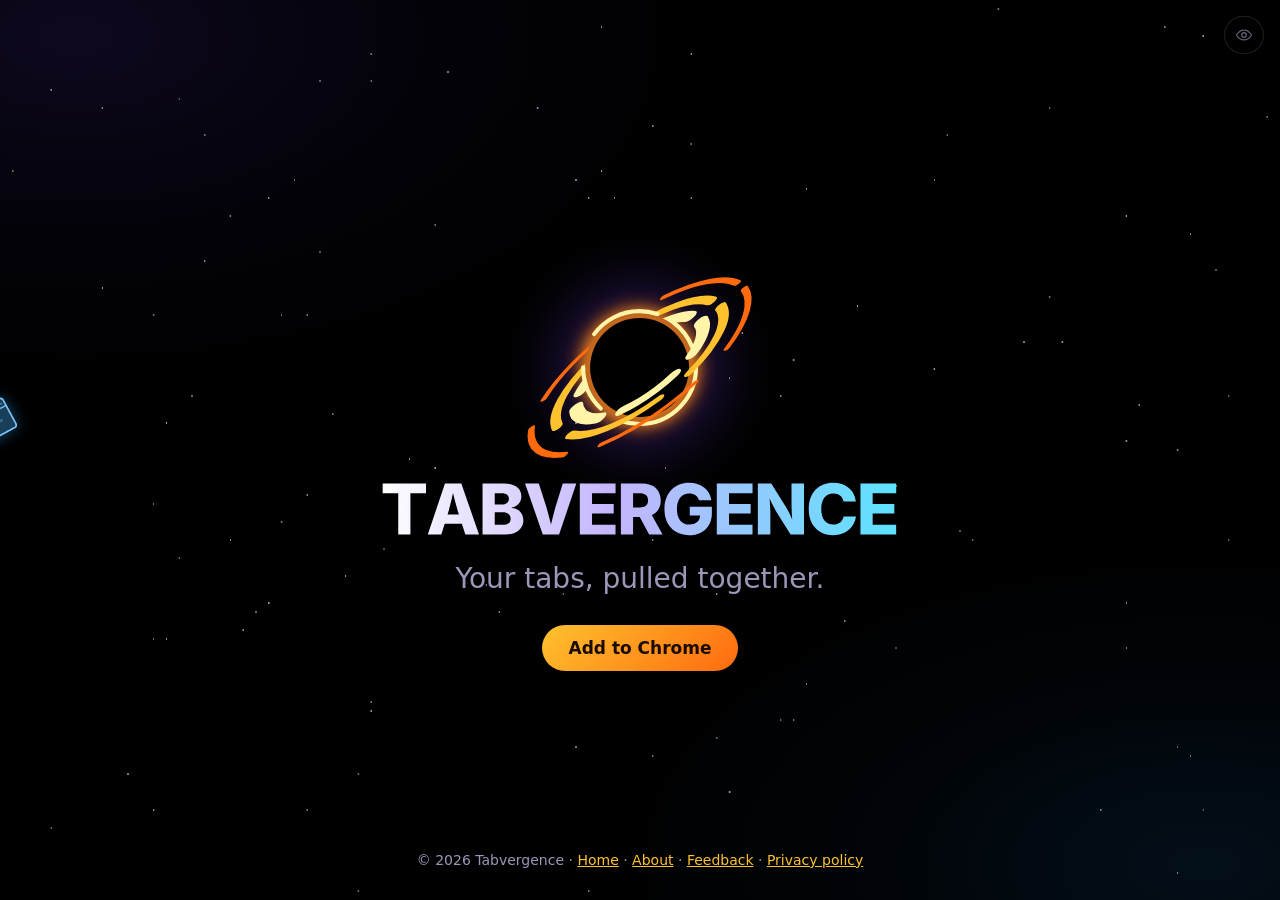
==== commit 89a6b930: "Add a brighter hover state to the Add to Chrome button Co-Authored-By: Claude Sonnet 5.5 <noreply@an" ====
--- a/index.html
+++ b/index.html
@@ -17,7 +17,7 @@
 <meta name="twitter:title" content="Tabvergence: gather all of a site's tabs into one Chrome window">
 <meta name="twitter:description" content="Tabvergence is a Chrome extension that gathers every open tab from the site you're on, across all windows, into one tidy window. No account, no tracking.">
 <meta name="twitter:image" content="https://tabvergence.com/og-image.png">
-<link rel="icon" href="favicon.ico?v=10" sizes="16x16 32x32 48x48"><link rel="icon" type="image/png" href="favicon.png?v=10" sizes="32x32"><link rel="stylesheet" href="style.css?v=9da28b5c">
+<link rel="icon" href="favicon.ico?v=10" sizes="16x16 32x32 48x48"><link rel="icon" type="image/png" href="favicon.png?v=10" sizes="32x32"><link rel="stylesheet" href="style.css?v=c1a7b4e9">
 <meta name="google-site-verification" content="0QlciilXYsKuvSK_3dOeLlivyqAvKg3IxandR_wNuGY" />
 <script type="application/ld+json">[{"@context": "https://schema.org", "@type": "WebSite", "name": "Tabvergence", "url": "https://tabvergence.com/"}, {"@context": "https://schema.org", "@type": "SoftwareApplication", "name": "Tabvergence", "applicationCategory": "UtilitiesApplication", "operatingSystem": "Chrome", "description": "A Chrome extension that gathers every open tab from the current site, across all windows, into a single window.", "url": "https://tabvergence.com/", "installUrl": "https://chromewebstore.google.com/detail/tabvergence/bmgbmdhngkfeklbcmkpigkflabjfnmgb", "image": "https://tabvergence.com/og-image.png", "featureList": ["Gathers all tabs from one site into a single window", "Optional tab groups named after the site", "Clean up all windows at once, grouped by site", "No account, no ads and no tracking"]}]</script>
 
--- a/style.css
+++ b/style.css
@@ -22,6 +22,10 @@
 .hero h1{font-size:clamp(20px,3.4vw,28px);line-height:1.1;margin:26px 0 30px;font-weight:500;color:var(--dim)}
 .hero p{color:var(--dim);font-size:19px;max-width:560px;margin:0 auto 28px}
 .btn{display:inline-block;background:linear-gradient(135deg,var(--accent),var(--accent2));color:#1a0b00;font-weight:600;padding:13px 26px;border-radius:999px;text-decoration:none}
+.btn{transition:filter .18s ease}
+.btn:hover,.btn:focus-visible{filter:brightness(1.3) saturate(1.1)}
+.btn:active{filter:brightness(1.15)}
+.btn:focus-visible{outline:2px solid var(--fg);outline-offset:3px}
 .btn.off{opacity:.6;pointer-events:none}
 .btn.store{line-height:1.2}
 @supports (text-box:trim-both cap alphabetic){.btn.store{text-box:trim-both cap alphabetic;padding:21px 32px}}
@@ -165,10 +169,11 @@
 .zen-btn:hover,.zen-btn:focus-visible{opacity:1;color:var(--fg);border-color:rgba(242,240,255,.6)}
 .zen-btn:focus-visible{outline:2px solid var(--accent);outline-offset:2px}
 .zen-tip{display:none;white-space:nowrap}
-.hero .wm,.hero h1,.hero .btn,.hero ~ footer{transition:opacity .6s ease,visibility 0s}
+.hero .wm,.hero h1,.hero ~ footer{transition:opacity .6s ease,visibility 0s}
+.hero .btn{transition:opacity .6s ease,visibility 0s,filter .18s ease}
 html.zen .hero .wm,html.zen .hero h1,html.zen .hero .btn,html.zen .hero ~ footer{opacity:0;visibility:hidden;pointer-events:none;transition:opacity .6s ease,visibility 0s .6s}
 html.zen .zen-btn{opacity:.8}
 html.zen .zen-tip{display:inline}
 html.zen.zen-idle .zen-btn{opacity:0;pointer-events:none}
 html.zen.zen-idle{cursor:none}
-@media (prefers-reduced-motion:reduce){.hero .wm,.hero h1,.hero .btn,.hero ~ footer,.zen-btn{transition:none!important}}
+@media (prefers-reduced-motion:reduce){.hero .wm,.hero h1,.hero .btn,.btn,.hero ~ footer,.zen-btn{transition:none!important}}
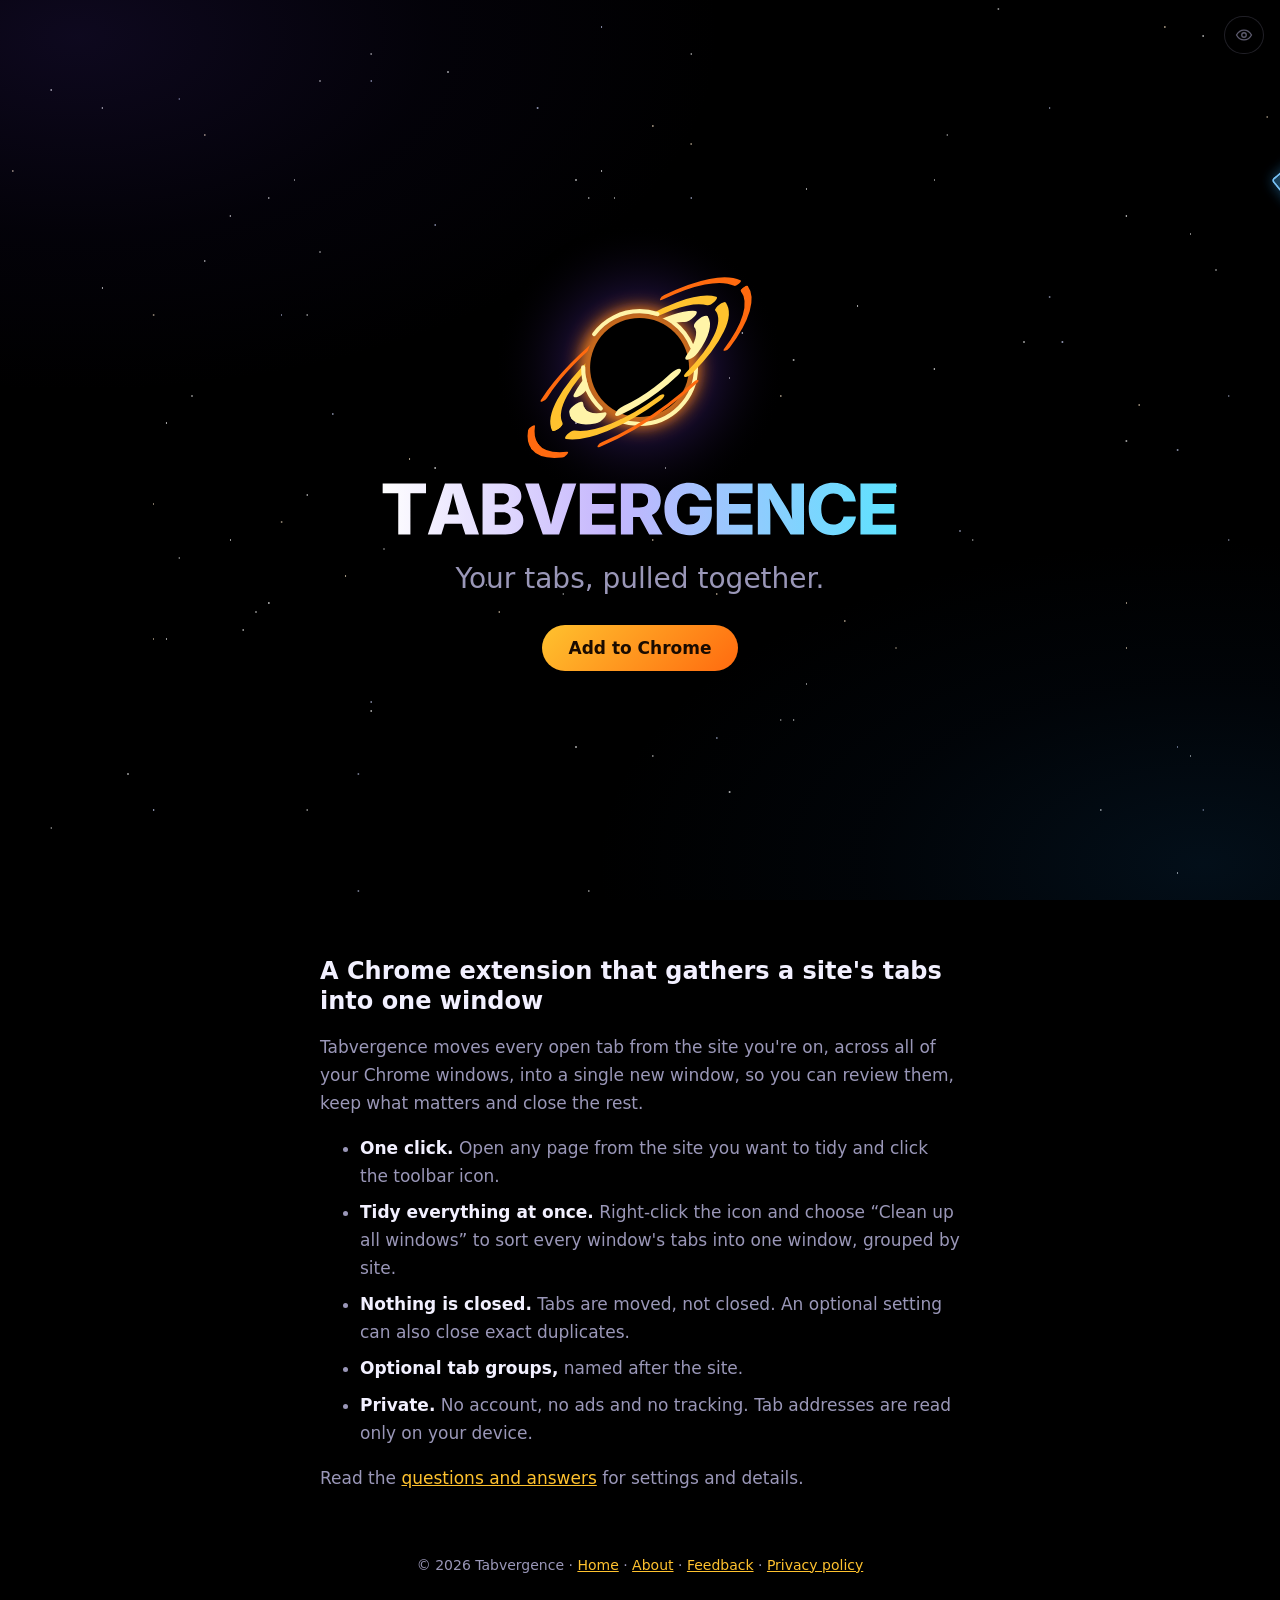
==== commit d77382cd: "SEO: homepage intro text, schema offers/version, custom 404, shorter title, sitemap lastmod Co-Autho" ====
--- a/index.html
+++ b/index.html
@@ -1,25 +1,25 @@
 <!doctype html>
 <html lang="en"><head>
 <meta charset="utf-8"><meta name="viewport" content="width=device-width,initial-scale=1">
-<title>Tabvergence: gather all of a site's tabs into one Chrome window</title>
+<title>Tabvergence: gather a site's tabs into one Chrome window</title>
 <meta name="description" content="Tabvergence is a Chrome extension that gathers every open tab from the site you're on, across all windows, into one tidy window. No account, no tracking.">
 <link rel="canonical" href="https://tabvergence.com/">
 <meta name="theme-color" content="#000000">
 <meta property="og:type" content="website">
 <meta property="og:site_name" content="Tabvergence">
-<meta property="og:title" content="Tabvergence: gather all of a site's tabs into one Chrome window">
+<meta property="og:title" content="Tabvergence: gather a site's tabs into one Chrome window">
 <meta property="og:description" content="Tabvergence is a Chrome extension that gathers every open tab from the site you're on, across all windows, into one tidy window. No account, no tracking.">
 <meta property="og:url" content="https://tabvergence.com/">
 <meta property="og:image" content="https://tabvergence.com/og-image.png">
 <meta property="og:image:width" content="1200"><meta property="og:image:height" content="630">
 <meta property="og:image:alt" content="Tabvergence: a black hole pulling tabs together">
 <meta name="twitter:card" content="summary_large_image">
-<meta name="twitter:title" content="Tabvergence: gather all of a site's tabs into one Chrome window">
+<meta name="twitter:title" content="Tabvergence: gather a site's tabs into one Chrome window">
 <meta name="twitter:description" content="Tabvergence is a Chrome extension that gathers every open tab from the site you're on, across all windows, into one tidy window. No account, no tracking.">
 <meta name="twitter:image" content="https://tabvergence.com/og-image.png">
-<link rel="icon" href="favicon.ico?v=10" sizes="16x16 32x32 48x48"><link rel="icon" type="image/png" href="favicon.png?v=10" sizes="32x32"><link rel="stylesheet" href="style.css?v=c1a7b4e9">
+<link rel="icon" href="favicon.ico?v=10" sizes="16x16 32x32 48x48"><link rel="icon" type="image/png" href="favicon.png?v=10" sizes="32x32"><link rel="stylesheet" href="style.css?v=34e5e812">
 <meta name="google-site-verification" content="0QlciilXYsKuvSK_3dOeLlivyqAvKg3IxandR_wNuGY" />
-<script type="application/ld+json">[{"@context": "https://schema.org", "@type": "WebSite", "name": "Tabvergence", "url": "https://tabvergence.com/"}, {"@context": "https://schema.org", "@type": "SoftwareApplication", "name": "Tabvergence", "applicationCategory": "UtilitiesApplication", "operatingSystem": "Chrome", "description": "A Chrome extension that gathers every open tab from the current site, across all windows, into a single window.", "url": "https://tabvergence.com/", "installUrl": "https://chromewebstore.google.com/detail/tabvergence/bmgbmdhngkfeklbcmkpigkflabjfnmgb", "image": "https://tabvergence.com/og-image.png", "featureList": ["Gathers all tabs from one site into a single window", "Optional tab groups named after the site", "Clean up all windows at once, grouped by site", "No account, no ads and no tracking"]}]</script>
+<script type="application/ld+json">[{"@context": "https://schema.org", "@type": "WebSite", "name": "Tabvergence", "url": "https://tabvergence.com/"}, {"@context": "https://schema.org", "@type": "SoftwareApplication", "name": "Tabvergence", "applicationCategory": "UtilitiesApplication", "operatingSystem": "Chrome", "description": "A Chrome extension that gathers every open tab from the current site, across all windows, into a single window.", "url": "https://tabvergence.com/", "offers": {"@type": "Offer", "price": "0", "priceCurrency": "USD"}, "softwareVersion": "0.12.10", "sameAs": ["https://chromewebstore.google.com/detail/tabvergence/bmgbmdhngkfeklbcmkpigkflabjfnmgb"], "installUrl": "https://chromewebstore.google.com/detail/tabvergence/bmgbmdhngkfeklbcmkpigkflabjfnmgb", "image": "https://tabvergence.com/og-image.png", "featureList": ["Gathers all tabs from one site into a single window", "Optional tab groups named after the site", "Clean up all windows at once, grouped by site", "No account, no ads and no tracking"]}]</script>
 
 </head><body><div class="wrap">
 <button type="button" class="zen-btn" id="zen" aria-pressed="false" aria-label="Zen mode: hide everything and watch the animation" title="Zen mode (Z)"><svg viewBox="0 0 24 24" width="18" height="18" fill="none" stroke="currentColor" stroke-width="1.8" stroke-linecap="round" stroke-linejoin="round" aria-hidden="true"><path d="M2 12s3.6-6.5 10-6.5S22 12 22 12s-3.6 6.5-10 6.5S2 12 2 12z"/><circle cx="12" cy="12" r="3"/></svg><span class="zen-tip" aria-hidden="true">Exit zen (Esc)</span></button>
@@ -29,6 +29,18 @@
 <h1>Your tabs, pulled together.</h1>
 <a class="btn store" href="https://chromewebstore.google.com/detail/tabvergence/bmgbmdhngkfeklbcmkpigkflabjfnmgb">Add to Chrome</a>
 </div>
+<section class="intro">
+<h2>A Chrome extension that gathers a site's tabs into one window</h2>
+<p>Tabvergence moves every open tab from the site you're on, across all of your Chrome windows, into a single new window, so you can review them, keep what matters and close the rest.</p>
+<ul>
+<li><strong>One click.</strong> Open any page from the site you want to tidy and click the toolbar icon.</li>
+<li><strong>Tidy everything at once.</strong> Right-click the icon and choose &ldquo;Clean up all windows&rdquo; to sort every window's tabs into one window, grouped by site.</li>
+<li><strong>Nothing is closed.</strong> Tabs are moved, not closed. An optional setting can also close exact duplicates.</li>
+<li><strong>Optional tab groups,</strong> named after the site.</li>
+<li><strong>Private.</strong> No account, no ads and no tracking. Tab addresses are read only on your device.</li>
+</ul>
+<p>Read the <a href="about.html">questions and answers</a> for settings and details.</p>
+</section>
 <footer>© <span id="yr">2026</span> Tabvergence · <a href="./">Home</a> · <a href="about.html">About</a> · <a href="feedback.html">Feedback</a> · <a href="privacy.html">Privacy policy</a></footer>
 <script>document.getElementById("yr").textContent=new Date().getFullYear()</script>
 <script>
--- a/style.css
+++ b/style.css
@@ -177,3 +177,12 @@
 html.zen.zen-idle .zen-btn{opacity:0;pointer-events:none}
 html.zen.zen-idle{cursor:none}
 @media (prefers-reduced-motion:reduce){.hero .wm,.hero h1,.hero .btn,.btn,.hero ~ footer,.zen-btn{transition:none!important}}
+
+/* landing intro text, below the one-screen hero; fades with the rest in zen mode */
+.intro{position:relative;max-width:640px;margin:0 auto;padding:56px 0 96px;transition:opacity .6s ease,visibility 0s}
+.intro h2{font-size:24px;line-height:1.25}
+.intro p,.intro li{color:var(--dim)}
+.intro li{margin:0 0 8px}
+.intro strong{color:var(--fg)}
+html.zen .intro{opacity:0;visibility:hidden;pointer-events:none;transition:opacity .6s ease,visibility 0s .6s}
+@media (prefers-reduced-motion:reduce){.intro{transition:none!important}}
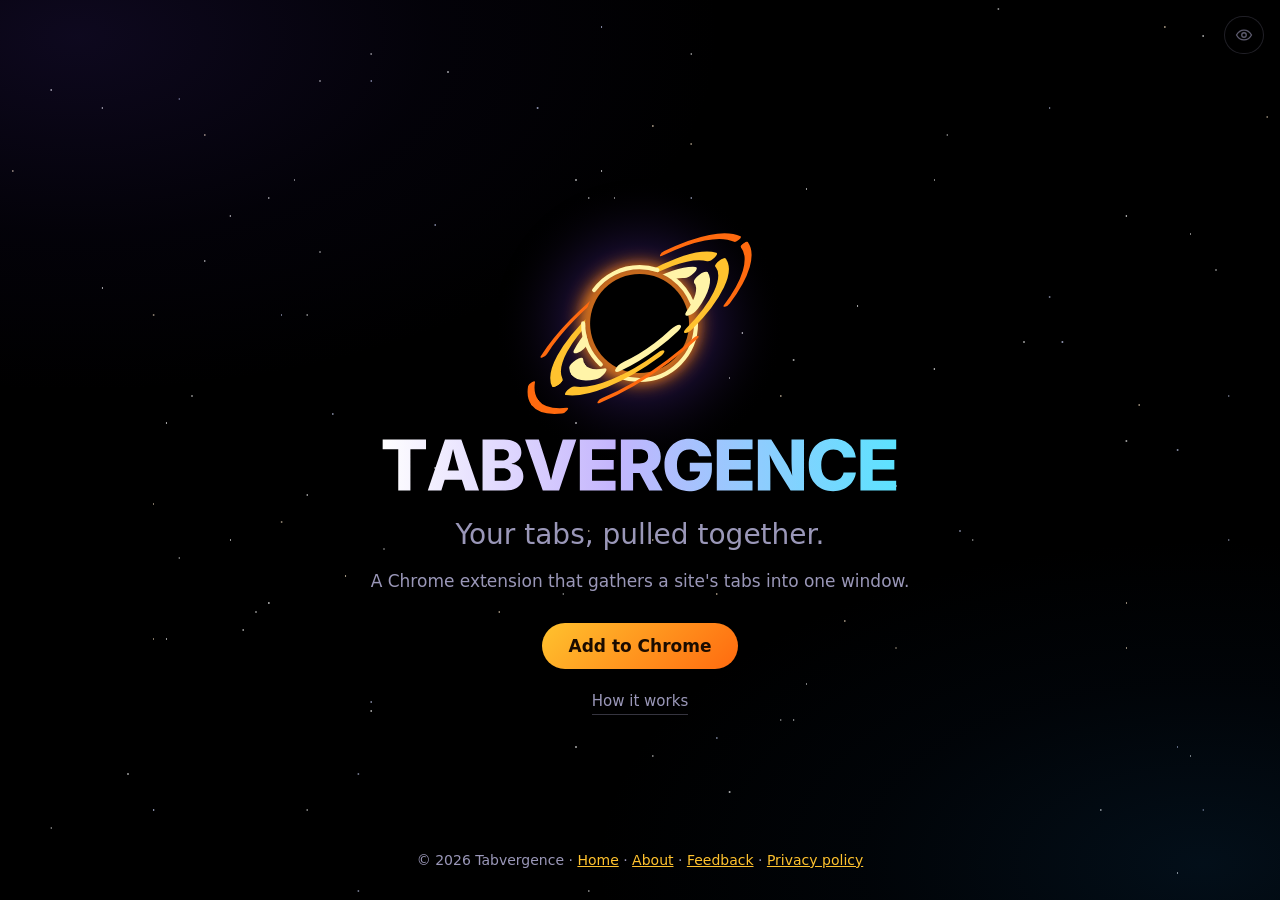
==== commit 120fa5a3: "Add hero subtitle and a slide-in How it works panel Co-Authored-By: Claude Sonnet 5.5 <noreply@anthr" ====
--- a/index.html
+++ b/index.html
@@ -17,7 +17,7 @@
 <meta name="twitter:title" content="Tabvergence: gather a site's tabs into one Chrome window">
 <meta name="twitter:description" content="Tabvergence is a Chrome extension that gathers every open tab from the site you're on, across all windows, into one tidy window. No account, no tracking.">
 <meta name="twitter:image" content="https://tabvergence.com/og-image.png">
-<link rel="icon" href="favicon.ico?v=10" sizes="16x16 32x32 48x48"><link rel="icon" type="image/png" href="favicon.png?v=10" sizes="32x32"><link rel="stylesheet" href="style.css?v=34e5e812">
+<link rel="icon" href="favicon.ico?v=10" sizes="16x16 32x32 48x48"><link rel="icon" type="image/png" href="favicon.png?v=10" sizes="32x32"><link rel="stylesheet" href="style.css?v=e86eba6a">
 <meta name="google-site-verification" content="0QlciilXYsKuvSK_3dOeLlivyqAvKg3IxandR_wNuGY" />
 <script type="application/ld+json">[{"@context": "https://schema.org", "@type": "WebSite", "name": "Tabvergence", "url": "https://tabvergence.com/"}, {"@context": "https://schema.org", "@type": "SoftwareApplication", "name": "Tabvergence", "applicationCategory": "UtilitiesApplication", "operatingSystem": "Chrome", "description": "A Chrome extension that gathers every open tab from the current site, across all windows, into a single window.", "url": "https://tabvergence.com/", "offers": {"@type": "Offer", "price": "0", "priceCurrency": "USD"}, "softwareVersion": "0.12.10", "sameAs": ["https://chromewebstore.google.com/detail/tabvergence/bmgbmdhngkfeklbcmkpigkflabjfnmgb"], "installUrl": "https://chromewebstore.google.com/detail/tabvergence/bmgbmdhngkfeklbcmkpigkflabjfnmgb", "image": "https://tabvergence.com/og-image.png", "featureList": ["Gathers all tabs from one site into a single window", "Optional tab groups named after the site", "Clean up all windows at once, grouped by site", "No account, no ads and no tracking"]}]</script>
 
@@ -27,13 +27,15 @@
 <svg class="logo bh" viewBox="-84 -84 168 168" style="overflow:visible" aria-hidden="true"><defs><radialGradient id="bh" cx="0" cy="0" r="88" gradientUnits="userSpaceOnUse"><stop offset=".14" stop-color="rgba(255,197,74,.8)"/><stop offset=".25" stop-color="rgba(255,106,20,.42)"/><stop offset=".55" stop-color="rgba(130,70,255,.13)"/><stop offset="1" stop-color="rgba(0,0,0,0)"/></radialGradient><clipPath id="up"><rect x="-200" y="-200" width="400" height="200"/></clipPath><clipPath id="dn"><rect x="-200" y="0" width="400" height="200"/></clipPath><clipPath id="ub"><rect x="-200" y="-200" width="400" height="200.8"/></clipPath><clipPath id="fb"><rect x="-200" y="-0.8" width="400" height="200.8"/></clipPath><mask id="rm" maskUnits="userSpaceOnUse" x="-130" y="-100" width="260" height="200"><rect x="-130" y="-100" width="260" height="200" fill="#fff"/><g transform="rotate(-37)"><g clip-path="url(#up)"><circle r="33" fill="#000"/></g></g></mask><filter id="g1" x="-50%" y="-50%" width="200%" height="200%"><feGaussianBlur stdDeviation="4.5"/></filter><filter id="g2" x="-50%" y="-50%" width="200%" height="200%"><feGaussianBlur stdDeviation="1.3"/></filter></defs><circle r="88" fill="url(#bh)"/><g transform="rotate(-37)"></g><circle r="31" fill="none" stroke="#ff8a1f" stroke-width="9" filter="url(#g1)"/><circle r="30" fill="#000"/><g mask="url(#rm)"><g transform="rotate(-37)"><g clip-path="url(#ub)"><g transform="scale(1 .36)"><circle r="46.5" fill="none" stroke="#fff4a8" stroke-width="10.2" stroke-dasharray="39.83 18.60" style="--end:-58.43px;animation-duration:calc(1.458s / var(--spd,1))"/><circle r="61.5" fill="none" stroke="#ffc22e" stroke-width="7.8" stroke-dasharray="73.8 24.6" style="--end:-98.4px;animation-duration:calc(3.07s / var(--spd,1))"/><circle r="79.5" fill="none" stroke="#ff6a0f" stroke-width="5.1" stroke-dasharray="71.5 31.8" style="--end:-103.3px;animation-duration:calc(4.31s / var(--spd,1))"/></g></g></g></g><circle id="vring" cx="0" cy="0" r="34.20" fill="none" stroke="#fff4a8" stroke-width="2.5" stroke-linecap="round" stroke-dasharray="64.47 15.04 27.94 21.49 42.98 10.74 19.34 12.89" style="--end:-214.88px;animation-duration:calc(5.37s / var(--spd,1))"/><g transform="rotate(-37)"><g clip-path="url(#fb)"><g transform="scale(1 .36)"><circle r="46.5" fill="none" stroke="#fff4a8" stroke-width="10.2" stroke-dasharray="39.83 18.60" style="--end:-58.43px;animation-duration:calc(1.458s / var(--spd,1))"/><circle r="61.5" fill="none" stroke="#ffc22e" stroke-width="7.8" stroke-dasharray="73.8 24.6" style="--end:-98.4px;animation-duration:calc(3.07s / var(--spd,1))"/><circle r="79.5" fill="none" stroke="#ff6a0f" stroke-width="5.1" stroke-dasharray="71.5 31.8" style="--end:-103.3px;animation-duration:calc(4.31s / var(--spd,1))"/></g></g></g></svg>
 <img class="wm" src="wordmark.svg" alt="Tabvergence">
 <h1>Your tabs, pulled together.</h1>
+<p>A Chrome extension that gathers a site's tabs into one window.</p>
 <a class="btn store" href="https://chromewebstore.google.com/detail/tabvergence/bmgbmdhngkfeklbcmkpigkflabjfnmgb">Add to Chrome</a>
+<a class="how-link" id="how-link" href="#how" aria-controls="how" aria-expanded="false">How it works</a>
 </div>
-<section class="intro">
-<h2>A Chrome extension that gathers a site's tabs into one window</h2>
-<p>Tabvergence moves every open tab from the site you're on, across all of your Chrome windows, into a single new window, so you can review them, keep what matters and close the rest.</p>
+<section class="intro" id="how" aria-label="How it works">
+<button type="button" class="drawer-close" id="how-close" aria-label="Close">&times;</button>
+<h2>How it works</h2>
 <ul>
-<li><strong>One click.</strong> Open any page from the site you want to tidy and click the toolbar icon.</li>
+<li><strong>One click.</strong> Open any page from the site you want to tidy and click the toolbar icon. Every tab from that site, in every window, moves into one new window, so you can review them, keep what matters and close the rest.</li>
 <li><strong>Tidy everything at once.</strong> Right-click the icon and choose &ldquo;Clean up all windows&rdquo; to sort every window's tabs into one window, grouped by site.</li>
 <li><strong>Nothing is closed.</strong> Tabs are moved, not closed. An optional setting can also close exact duplicates.</li>
 <li><strong>Optional tab groups,</strong> named after the site.</li>
@@ -66,6 +68,24 @@
 })();
 </script>
 <script>
+/* "How it works" side panel: the section stays in the HTML (and visible without JS); with JS it becomes a slide-in panel opened from the hero link. Esc, the x button or a click outside closes it. */
+(function () {
+  var root = document.documentElement, d = document.getElementById('how'), link = document.getElementById('how-link'), x = document.getElementById('how-close');
+  if (!d || !link || !x) return;
+  root.classList.add('js-drawer'); d.setAttribute('inert', '');
+  var scrim = document.createElement('div'); scrim.className = 'scrim'; d.parentNode.insertBefore(scrim, d);
+  function set(on, focus) {
+    root.classList.toggle('drawer-open', on); link.setAttribute('aria-expanded', on ? 'true' : 'false');
+    if (on) { d.removeAttribute('inert'); x.focus(); } else { d.setAttribute('inert', ''); if (focus !== false) link.focus(); }
+  }
+  link.addEventListener('click', function (e) { e.preventDefault(); set(true); });
+  x.addEventListener('click', function () { set(false); });
+  scrim.addEventListener('click', function () { set(false); });
+  addEventListener('keydown', function (e) { if (e.key === 'Escape' && root.classList.contains('drawer-open')) set(false); });
+  if (location.hash === '#how') set(true);
+})();
+</script>
+<script>
 /* Local-only debug tools: on localhost with ?debug the page loads float.debug.js (never deployed). Everywhere else it loads float.js. */
 (function () { var local = /^(localhost|127\.0\.0\.1|\[::1\])$/.test(location.hostname), dbg = local && /[?&]debug\b/.test(location.search);
   var s = document.createElement('script'); s.src = dbg ? 'float.debug.js' : 'float.js?v=bf3a9989'; document.body.appendChild(s); })();
--- a/style.css
+++ b/style.css
@@ -186,3 +186,23 @@
 .intro strong{color:var(--fg)}
 html.zen .intro{opacity:0;visibility:hidden;pointer-events:none;transition:opacity .6s ease,visibility 0s .6s}
 @media (prefers-reduced-motion:reduce){.intro{transition:none!important}}
+
+/* hero subtitle: sits under the h1, fades with it in zen mode */
+.hero h1+p{margin:-14px auto 28px;font-size:17px;transition:opacity .6s ease,visibility 0s}
+html.zen .hero h1+p{opacity:0;visibility:hidden;pointer-events:none;transition:opacity .6s ease,visibility 0s .6s}
+@media (prefers-reduced-motion:reduce){.hero h1+p{transition:none!important}}
+
+/* "How it works" side panel (only when JS adds .js-drawer to <html>; without JS the .intro section just stays in the page) */
+.how-link{margin-top:20px;color:var(--dim);font-size:15px;text-decoration:none;border-bottom:1px solid rgba(154,151,184,.35);transition:color .2s,border-color .2s,opacity .6s ease,visibility 0s}
+.how-link:hover,.how-link:focus-visible{color:var(--fg);border-color:var(--fg)}
+html.zen .how-link{opacity:0;visibility:hidden;pointer-events:none;transition:opacity .6s ease,visibility 0s .6s}
+.drawer-close{display:none}
+.scrim{position:fixed;inset:0;z-index:9;background:rgba(0,0,0,.55);opacity:0;visibility:hidden;transition:opacity .35s ease,visibility 0s .35s}
+html.drawer-open .scrim{opacity:1;visibility:visible;transition:opacity .35s ease,visibility 0s}
+.js-drawer .intro{position:fixed;top:0;right:0;bottom:0;z-index:10;width:min(420px,100vw);max-width:none;margin:0;padding:64px 28px 40px;overflow-y:auto;background:rgba(8,6,20,.97);border-left:1px solid rgba(154,151,184,.25);transform:translateX(100%);visibility:hidden;transition:transform .35s ease,visibility 0s .35s}
+.js-drawer.drawer-open .intro{transform:none;visibility:visible;transition:transform .35s ease,visibility 0s}
+html.zen.drawer-open .intro{visibility:hidden}
+.js-drawer .drawer-close{display:block;position:absolute;top:14px;right:16px;width:36px;height:36px;padding:0;border:1px solid rgba(154,151,184,.35);border-radius:50%;background:transparent;color:var(--dim);font:inherit;font-size:22px;line-height:1;cursor:pointer}
+.js-drawer .drawer-close:hover,.js-drawer .drawer-close:focus-visible{color:var(--fg);border-color:rgba(242,240,255,.6)}
+.js-drawer .drawer-close:focus-visible{outline:2px solid var(--accent);outline-offset:2px}
+@media (prefers-reduced-motion:reduce){.how-link,.scrim,.js-drawer .intro{transition:none!important}}
